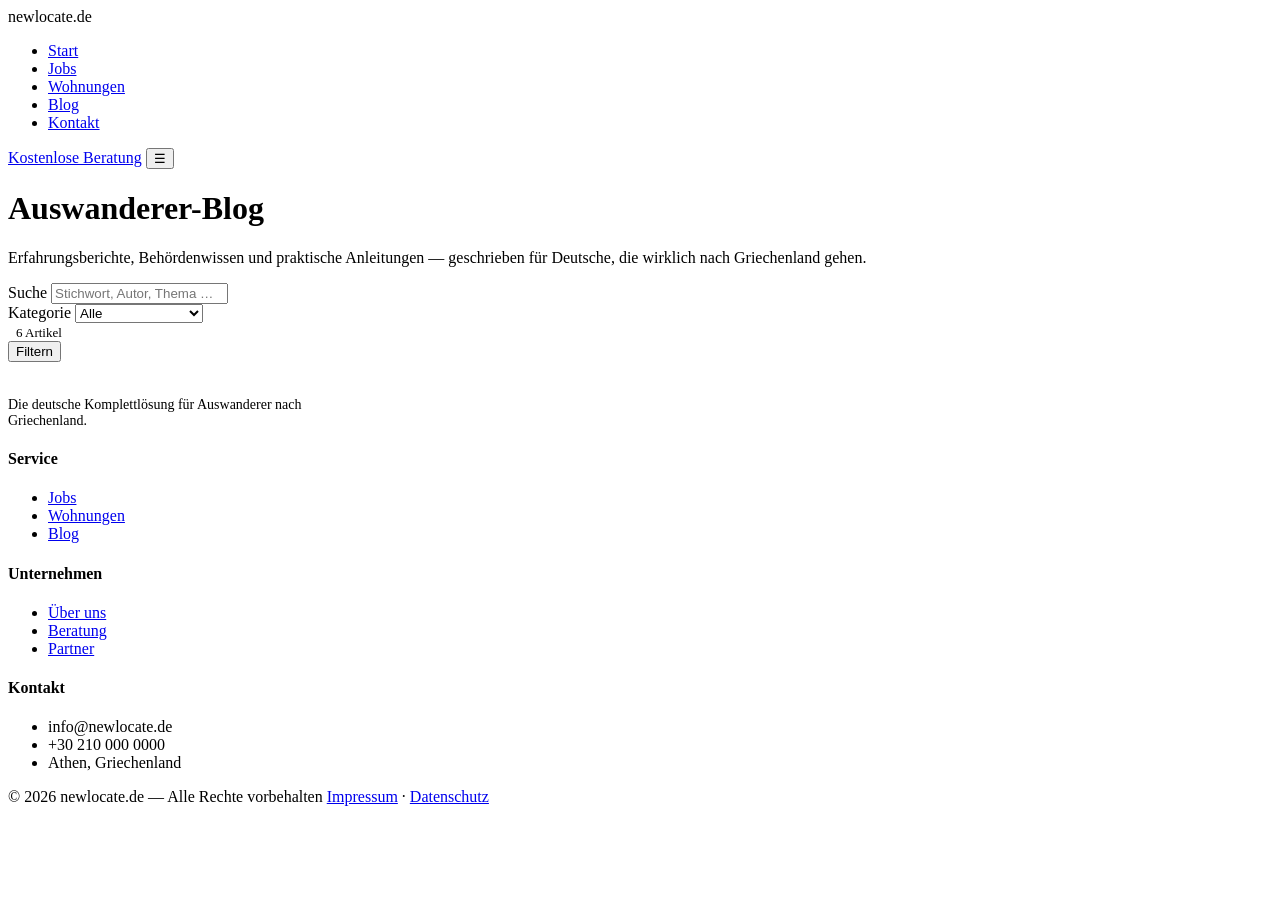
==== blog.html @ ba7965db "Add files via upload" ====
<!DOCTYPE html>
<html lang="de">
<head>
  <meta charset="UTF-8" />
  <meta name="viewport" content="width=device-width, initial-scale=1.0" />
  <title>Blog — newlocate.de</title>
  <meta name="description" content="Erfahrungsberichte, Anleitungen und Behördenwissen rund um das Auswandern nach Griechenland." />
  <link rel="preconnect" href="https://fonts.googleapis.com">
  <link rel="preconnect" href="https://fonts.gstatic.com" crossorigin>
  <link href="https://fonts.googleapis.com/css2?family=Inter:wght@400;500;600;700&display=swap" rel="stylesheet">
  <link rel="stylesheet" href="styles.css" />
</head>
<body>

<div class="outer-frame">
  <div class="frame-inner">

    <nav class="nav">
      <div class="brand">newlocate.de</div>
      <ul class="nav-links">
        <li><a href="index.html">Start</a></li>
        <li><a href="jobs.html">Jobs</a></li>
        <li><a href="wohnungen.html">Wohnungen</a></li>
        <li><a href="blog.html" class="active">Blog</a></li>
        <li><a href="index.html#kontakt">Kontakt</a></li>
      </ul>
      <a href="index.html#beratung" class="nav-cta">Kostenlose Beratung</a>
      <button class="menu-toggle" aria-label="Menü öffnen">☰</button>
    </nav>

    <header class="page-header">
      <h1>Auswanderer-Blog</h1>
      <p>Erfahrungsberichte, Behördenwissen und praktische Anleitungen — geschrieben für Deutsche, die wirklich nach Griechenland gehen.</p>
    </header>

    <section class="section">

      <div class="filter-bar">
        <div class="field">
          <label for="blogSearch">Suche</label>
          <input id="blogSearch" type="text" placeholder="Stichwort, Autor, Thema …" />
        </div>
        <div class="field">
          <label for="blogCategory">Kategorie</label>
          <select id="blogCategory">
            <option value="">Alle</option>
            <option>Leitfaden</option>
            <option>Behörden</option>
            <option>Gesundheit</option>
            <option>Erfahrungsbericht</option>
            <option>Familie</option>
            <option>Praktisch</option>
          </select>
        </div>
        <div class="field">
          <label>&nbsp;</label>
          <span style="color:var(--muted); font-size:13px;">6 Artikel</span>
        </div>
        <button type="button" class="btn-primary" onclick="document.getElementById('blogSearch').focus()">Filtern</button>
      </div>

      <div id="blogGrid" class="card-grid"></div>
    </section>

    <footer class="footer">
      <div class="footer-grid">
        <div>
          <div class="brand" style="color:#fff; font-size:18px; margin-bottom:14px;">newlocate.de</div>
          <p style="font-size:14px; max-width:340px;">Die deutsche Komplettlösung für Auswanderer nach Griechenland.</p>
        </div>
        <div>
          <h4>Service</h4>
          <ul>
            <li><a href="jobs.html">Jobs</a></li>
            <li><a href="wohnungen.html">Wohnungen</a></li>
            <li><a href="blog.html">Blog</a></li>
          </ul>
        </div>
        <div>
          <h4>Unternehmen</h4>
          <ul>
            <li><a href="#">Über uns</a></li>
            <li><a href="#">Beratung</a></li>
            <li><a href="#">Partner</a></li>
          </ul>
        </div>
        <div>
          <h4>Kontakt</h4>
          <ul>
            <li>info@newlocate.de</li>
            <li>+30 210 000 0000</li>
            <li>Athen, Griechenland</li>
          </ul>
        </div>
      </div>
      <div class="footer-bottom">
        <span>© 2026 newlocate.de — Alle Rechte vorbehalten</span>
        <span><a href="#">Impressum</a> · <a href="#">Datenschutz</a></span>
      </div>
    </footer>

  </div>
</div>

<script src="app.js"></script>
</body>
</html>
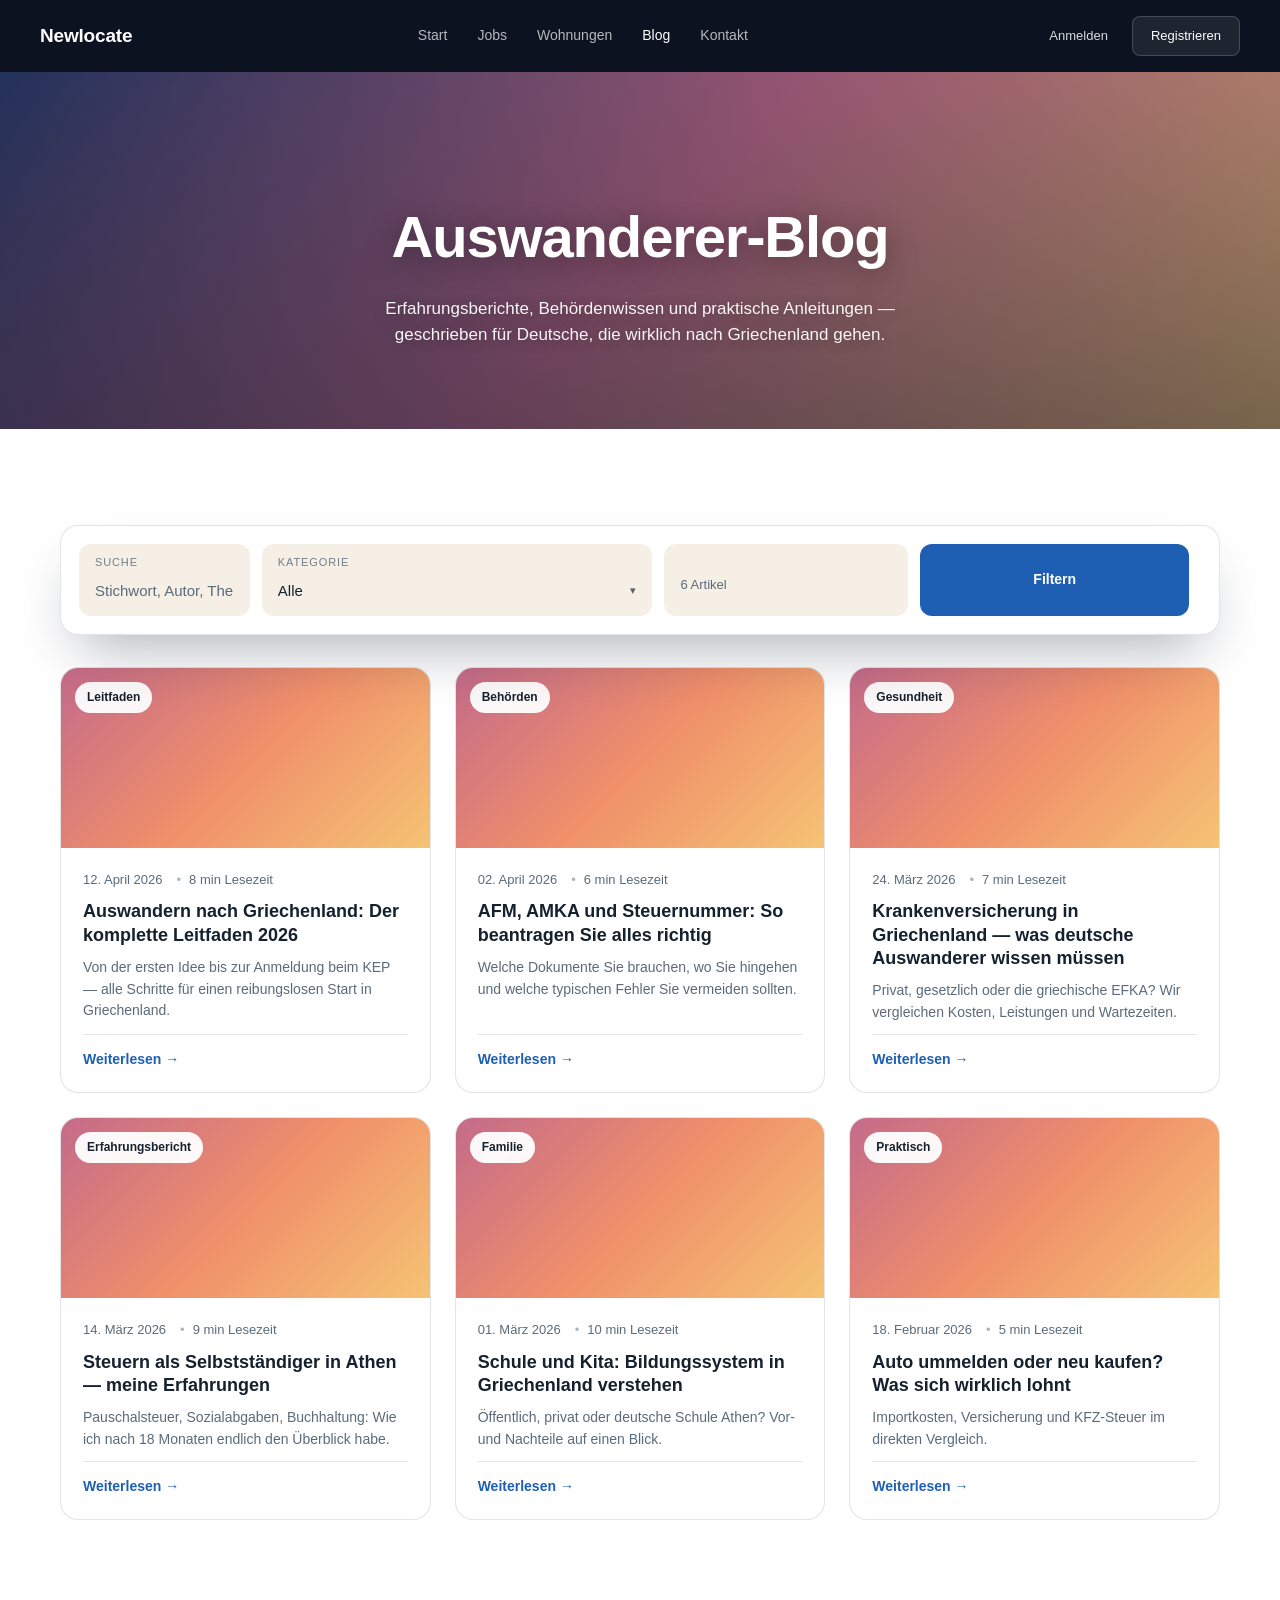
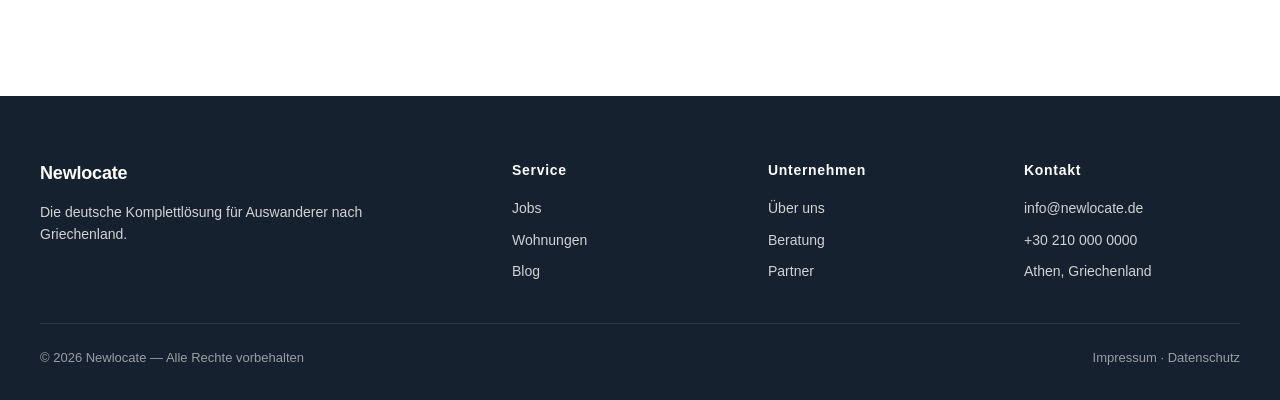
==== commit 206ad3e6: "Add files via upload" ====
--- a/blog.html
+++ b/blog.html
@@ -16,7 +16,7 @@
   <div class="frame-inner">
 
     <nav class="nav">
-      <div class="brand">newlocate.de</div>
+      <a href="index.html" class="brand">Newlocate</a>
       <ul class="nav-links">
         <li><a href="index.html">Start</a></li>
         <li><a href="jobs.html">Jobs</a></li>
@@ -24,7 +24,7 @@
         <li><a href="blog.html" class="active">Blog</a></li>
         <li><a href="index.html#kontakt">Kontakt</a></li>
       </ul>
-      <a href="index.html#beratung" class="nav-cta">Kostenlose Beratung</a>
+      <div class="nav-actions"></div>
       <button class="menu-toggle" aria-label="Menü öffnen">☰</button>
     </nav>
 
@@ -65,7 +65,7 @@
     <footer class="footer">
       <div class="footer-grid">
         <div>
-          <div class="brand" style="color:#fff; font-size:18px; margin-bottom:14px;">newlocate.de</div>
+          <div class="brand" style="color:#fff; font-size:18px; margin-bottom:14px;">Newlocate</div>
           <p style="font-size:14px; max-width:340px;">Die deutsche Komplettlösung für Auswanderer nach Griechenland.</p>
         </div>
         <div>
@@ -94,7 +94,7 @@
         </div>
       </div>
       <div class="footer-bottom">
-        <span>© 2026 newlocate.de — Alle Rechte vorbehalten</span>
+        <span>© 2026 Newlocate — Alle Rechte vorbehalten</span>
         <span><a href="#">Impressum</a> · <a href="#">Datenschutz</a></span>
       </div>
     </footer>
--- a/styles.css
+++ b/styles.css
@@ -0,0 +1,754 @@
+/* =========================================================
+   newlocate.de — Globale Stile
+   ========================================================= */
+
+* { box-sizing: border-box; margin: 0; padding: 0; }
+
+:root {
+  --aegean: #1f5fb3;
+  --aegean-deep: #0e3a73;
+  --sunset: #ff8a65;
+  --sand: #f5efe6;
+  --ink: #15212e;
+  --muted: #5b6b7a;
+  --line: rgba(21, 33, 46, 0.12);
+  --glass: rgba(255, 255, 255, 0.18);
+  --glass-strong: rgba(255, 255, 255, 0.32);
+  --shadow: 0 30px 60px -20px rgba(15, 23, 42, 0.35);
+  --radius: 18px;
+}
+
+html, body {
+  font-family: 'Inter', -apple-system, BlinkMacSystemFont, 'Segoe UI', sans-serif;
+  color: var(--ink);
+  background: #fbf8f3;
+  line-height: 1.55;
+  -webkit-font-smoothing: antialiased;
+}
+
+a { color: inherit; text-decoration: none; }
+img { max-width: 100%; display: block; }
+button { font: inherit; cursor: pointer; border: none; background: none; color: inherit; }
+input, select { font: inherit; color: inherit; }
+
+/* =========================================================
+   Außenrahmen
+   ========================================================= */
+
+.outer-frame {
+  min-height: 100vh;
+  padding: 0;
+  background: #ffffff;
+}
+
+.frame-inner {
+  background: #ffffff;
+  border-radius: 0;
+  overflow: visible;
+  box-shadow: none;
+}
+
+/* =========================================================
+   Navigation
+   ========================================================= */
+
+.nav {
+  display: flex;
+  align-items: center;
+  gap: 32px;
+  padding: 16px 40px;
+  background: #0d1220;
+  color: rgba(255, 255, 255, 0.85);
+  position: relative;
+  z-index: 50;
+}
+
+.nav.on-hero {
+  position: absolute;
+  top: 0;
+  left: 0;
+  right: 0;
+  border-radius: 0;
+  background: rgba(13, 18, 32, 0.55);
+  backdrop-filter: blur(18px) saturate(140%);
+  -webkit-backdrop-filter: blur(18px) saturate(140%);
+}
+
+.brand {
+  font-weight: 800;
+  font-size: 19px;
+  letter-spacing: -0.01em;
+  color: #ffffff;
+  text-decoration: none;
+  display: inline-flex;
+  align-items: baseline;
+  transition: opacity .15s;
+}
+.brand:hover { opacity: 0.85; }
+
+.nav-links {
+  display: flex;
+  gap: 30px;
+  list-style: none;
+  font-size: 14px;
+  margin: 0 auto;
+}
+
+.nav-links a {
+  color: rgba(255, 255, 255, 0.7);
+  font-weight: 500;
+  transition: color .15s;
+  display: inline-flex;
+  align-items: center;
+  gap: 4px;
+}
+.nav-links a:hover { color: #ffffff; }
+.nav-links a.active { color: #ffffff; }
+
+.nav-actions {
+  display: flex;
+  align-items: center;
+  gap: 8px;
+}
+
+.nav-login {
+  color: rgba(255, 255, 255, 0.85);
+  padding: 9px 16px;
+  font-size: 13px;
+  border-radius: 8px;
+  font-weight: 500;
+  transition: background .15s, color .15s;
+}
+.nav-login:hover { background: rgba(255, 255, 255, 0.08); color: #ffffff; }
+
+.nav-register {
+  background: rgba(255, 255, 255, 0.08);
+  color: #ffffff;
+  padding: 9px 18px;
+  border: 1px solid rgba(255, 255, 255, 0.18);
+  border-radius: 8px;
+  font-size: 13px;
+  font-weight: 500;
+  transition: all .15s;
+}
+.nav-register:hover { background: var(--aegean); border-color: var(--aegean); }
+
+.nav-user {
+  color: rgba(255, 255, 255, 0.9);
+  font-size: 13px;
+  padding: 0 6px;
+}
+
+.nav-logout {
+  color: rgba(255, 255, 255, 0.7);
+  padding: 8px 14px;
+  font-size: 13px;
+  border-radius: 8px;
+  border: 1px solid rgba(255, 255, 255, 0.15);
+  transition: all .15s;
+}
+.nav-logout:hover { background: rgba(255, 255, 255, 0.08); color: #ffffff; }
+
+.menu-toggle { display: none; color: #fff; font-size: 20px; }
+
+/* =========================================================
+   Hero — mit Santorini-Foto (austauschbar)
+   ========================================================= */
+
+.hero {
+  position: relative;
+  min-height: 720px;
+  display: flex;
+  align-items: center;
+  justify-content: center;
+  text-align: center;
+  color: #fff;
+  padding: 140px 32px 80px;
+  overflow: visible; /* damit Dropdowns aus der Such-Card herausragen dürfen */
+  /* Foto: bei Bedarf einfach die URL durch ein eigenes Bild ersetzen */
+  background:
+    linear-gradient(180deg, rgba(15, 23, 42, 0.25) 0%, rgba(15, 23, 42, 0.10) 35%, rgba(15, 23, 42, 0.55) 100%),
+    url('https://images.unsplash.com/photo-1613395877344-13d4a8e0d49e?auto=format&fit=crop&w=2400&q=80') center/cover no-repeat,
+    linear-gradient(135deg, #2a3a6b 0%, #c46b8a 35%, #f08f6a 65%, #f5c374 100%);
+}
+
+.hero::before {
+  content: '';
+  position: absolute;
+  inset: 0;
+  background:
+    radial-gradient(circle at 78% 55%, rgba(255, 220, 130, 0.35) 0%, transparent 35%),
+    radial-gradient(circle at 15% 85%, rgba(20, 40, 90, 0.35) 0%, transparent 50%);
+  pointer-events: none;
+}
+
+.hero-content {
+  position: relative;
+  z-index: 2;
+  max-width: 900px;
+  width: 100%;
+}
+
+.hero h1 {
+  font-size: clamp(40px, 6vw, 78px);
+  font-weight: 700;
+  line-height: 1.05;
+  letter-spacing: -0.02em;
+  text-shadow: 0 4px 30px rgba(0, 0, 0, 0.4);
+  margin-bottom: 22px;
+}
+
+.hero p.lead {
+  font-size: clamp(15px, 1.4vw, 18px);
+  max-width: 540px;
+  margin: 0 auto 56px;
+  opacity: 0.95;
+  text-shadow: 0 2px 15px rgba(0, 0, 0, 0.4);
+}
+
+/* Such-Card */
+.search-card {
+  position: relative;
+  z-index: 5;
+  margin: 0 auto;
+  max-width: 1120px;
+  padding: 18px;
+  background: var(--glass);
+  backdrop-filter: blur(24px) saturate(140%);
+  -webkit-backdrop-filter: blur(24px) saturate(140%);
+  border: 1px solid var(--glass-strong);
+  border-radius: 20px;
+  display: grid;
+  grid-template-columns: minmax(0, 0.7fr) minmax(0, 1fr) minmax(0, 1.1fr) minmax(0, 1.4fr) auto;
+  gap: 12px;
+  align-items: end;
+  box-shadow: 0 20px 50px rgba(0, 0, 0, 0.25);
+}
+
+.field {
+  position: relative;
+  display: flex;
+  flex-direction: column;
+  gap: 4px;
+  text-align: left;
+  padding: 8px 14px;
+  border-radius: 12px;
+}
+
+.field label {
+  font-size: 11px;
+  letter-spacing: 0.08em;
+  text-transform: uppercase;
+  opacity: 0.85;
+}
+
+.field input {
+  background: transparent;
+  border: none;
+  outline: none;
+  color: #fff;
+  font-size: 15px;
+  font-weight: 500;
+  padding: 4px 0;
+  width: 100%;
+}
+
+.field input::placeholder { color: rgba(255,255,255,0.7); }
+
+.btn-primary {
+  background: var(--aegean);
+  color: #fff;
+  padding: 16px 26px;
+  border-radius: 12px;
+  font-weight: 600;
+  font-size: 14px;
+  white-space: nowrap;
+  transition: transform .15s, background .2s;
+}
+.btn-primary:hover { background: var(--aegean-deep); transform: translateY(-1px); }
+
+/* =========================================================
+   Custom Select (ersetzt natives <select>)
+   ========================================================= */
+
+.select-host { position: relative; width: 100%; }
+.select-host > select { display: none; }
+
+.select-toggle {
+  width: 100%;
+  background: transparent;
+  color: inherit;
+  text-align: left;
+  font-size: 15px;
+  font-weight: 500;
+  padding: 4px 0;
+  display: flex;
+  align-items: center;
+  gap: 10px;
+  cursor: pointer;
+  min-height: 26px;
+}
+.select-toggle .t-icon {
+  display: inline-flex;
+  align-items: center;
+  justify-content: center;
+  font-size: 16px;
+  line-height: 1;
+}
+.select-toggle .t-icon:empty { display: none; }
+.select-toggle .t-label { flex: 1; min-width: 0; white-space: nowrap; overflow: hidden; text-overflow: ellipsis; }
+.select-toggle .chev {
+  margin-left: 6px;
+  font-size: 11px;
+  opacity: 0.7;
+  transition: transform .2s;
+}
+.select-host.open .select-toggle .chev { transform: rotate(180deg); }
+
+/* Popup-Menü — Stil wie das Kontextmenü auf dem Screenshot */
+.select-menu {
+  position: absolute;
+  top: calc(100% + 10px);
+  left: 0;
+  min-width: 100%;
+  width: max-content;
+  max-width: 320px;
+  background: #ffffff;
+  color: var(--ink);
+  border-radius: 14px;
+  box-shadow:
+    0 24px 50px -12px rgba(15, 23, 42, 0.35),
+    0 0 0 1px rgba(15, 23, 42, 0.06);
+  padding: 8px;
+  z-index: 100;
+  list-style: none;
+  display: none;
+  max-height: 360px;
+  overflow-y: auto;
+}
+.select-host.open .select-menu { display: block; animation: menuPop .15s ease-out; }
+
+@keyframes menuPop {
+  from { opacity: 0; transform: translateY(-4px); }
+  to   { opacity: 1; transform: translateY(0); }
+}
+
+.select-menu li {
+  display: flex;
+  align-items: center;
+  gap: 12px;
+  padding: 10px 14px;
+  border-radius: 10px;
+  font-size: 14px;
+  font-weight: 500;
+  color: var(--ink);
+  cursor: pointer;
+  transition: background .12s;
+  white-space: nowrap;
+}
+.select-menu li:hover {
+  background: #f3f1ec;
+}
+.select-menu li[aria-selected="true"] {
+  background: rgba(31, 95, 179, 0.08);
+  color: var(--aegean-deep);
+}
+.select-menu .item-icon {
+  width: 22px;
+  display: inline-flex;
+  align-items: center;
+  justify-content: center;
+  font-size: 16px;
+  line-height: 1;
+  color: var(--muted);
+  flex-shrink: 0;
+}
+.select-menu .item-icon:empty { width: 0; gap: 0; }
+.select-menu li:has(.item-icon:empty) { gap: 0; }
+.select-menu .item-label { flex: 1; }
+
+/* In den Filter-Leisten dunkler Text */
+.filter-bar .select-toggle { color: var(--ink); }
+
+/* =========================================================
+   Sektionen
+   ========================================================= */
+
+.section {
+  padding: 96px 40px;
+  max-width: 1240px;
+  margin: 0 auto;
+}
+
+.section-head {
+  text-align: center;
+  margin-bottom: 56px;
+}
+.eyebrow {
+  font-size: 12px;
+  letter-spacing: 0.18em;
+  text-transform: uppercase;
+  color: var(--aegean);
+  font-weight: 600;
+  margin-bottom: 14px;
+}
+.section h2 {
+  font-size: clamp(28px, 3.5vw, 44px);
+  font-weight: 700;
+  letter-spacing: -0.02em;
+  line-height: 1.15;
+  max-width: 720px;
+  margin: 0 auto 18px;
+}
+.section .sub {
+  color: var(--muted);
+  max-width: 620px;
+  margin: 0 auto;
+  font-size: 16px;
+}
+
+.features {
+  display: grid;
+  grid-template-columns: repeat(3, 1fr);
+  gap: 28px;
+  margin-top: 8px;
+}
+.feature {
+  background: #fff;
+  border: 1px solid var(--line);
+  border-radius: var(--radius);
+  padding: 32px;
+  transition: transform .25s, box-shadow .25s;
+}
+.feature:hover { transform: translateY(-4px); box-shadow: var(--shadow); }
+.feature .ico {
+  width: 48px; height: 48px;
+  border-radius: 12px;
+  background: linear-gradient(135deg, var(--aegean), var(--aegean-deep));
+  color: #fff;
+  display: flex; align-items: center; justify-content: center;
+  font-size: 22px; font-weight: 700;
+  margin-bottom: 18px;
+}
+.feature h3 { font-size: 19px; margin-bottom: 8px; }
+.feature p { color: var(--muted); font-size: 15px; }
+
+.card-grid {
+  display: grid;
+  grid-template-columns: repeat(auto-fill, minmax(300px, 1fr));
+  gap: 24px;
+  margin-top: 32px;
+}
+
+.card {
+  background: #fff;
+  border: 1px solid var(--line);
+  border-radius: var(--radius);
+  overflow: hidden;
+  transition: transform .25s, box-shadow .25s;
+  display: flex;
+  flex-direction: column;
+}
+.card:hover { transform: translateY(-4px); box-shadow: var(--shadow); }
+.card-media {
+  height: 180px;
+  background: linear-gradient(135deg, #c46b8a, #f08f6a, #f5c374);
+  position: relative;
+}
+.card-media .badge {
+  position: absolute;
+  top: 14px; left: 14px;
+  background: rgba(255,255,255,0.95);
+  padding: 6px 12px;
+  border-radius: 999px;
+  font-size: 12px;
+  font-weight: 600;
+}
+.card-body { padding: 22px; flex: 1; display: flex; flex-direction: column; gap: 10px; }
+.card-body h3 { font-size: 18px; line-height: 1.3; }
+.card-meta {
+  display: flex; flex-wrap: wrap; gap: 14px;
+  font-size: 13px; color: var(--muted);
+}
+.card-meta span::before { content: '•'; margin-right: 8px; opacity: 0.5; }
+.card-meta span:first-child::before { content: ''; margin: 0; }
+.card-foot {
+  margin-top: auto;
+  padding-top: 14px;
+  display: flex;
+  justify-content: space-between;
+  align-items: center;
+  border-top: 1px solid var(--line);
+  font-size: 14px;
+}
+.price { font-weight: 700; color: var(--aegean-deep); font-size: 17px; }
+.tag {
+  display: inline-block;
+  background: var(--sand);
+  color: var(--ink);
+  font-size: 12px;
+  padding: 4px 10px;
+  border-radius: 999px;
+  margin-right: 6px;
+}
+
+/* Page-Header (Nicht-Hero-Seiten) */
+.page-header {
+  background:
+    linear-gradient(180deg, rgba(15,23,42,0.25), rgba(15,23,42,0.55)),
+    url('https://images.unsplash.com/photo-1613395877344-13d4a8e0d49e?auto=format&fit=crop&w=2400&q=80') center/cover no-repeat,
+    linear-gradient(135deg, #2a3a6b 0%, #c46b8a 50%, #f5c374 100%);
+  color: #fff;
+  padding: 120px 40px 80px;
+  text-align: center;
+}
+.page-header h1 {
+  font-size: clamp(34px, 5vw, 58px);
+  font-weight: 700;
+  letter-spacing: -0.02em;
+  margin-bottom: 14px;
+  text-shadow: 0 4px 30px rgba(0,0,0,0.4);
+}
+.page-header p {
+  max-width: 600px;
+  margin: 0 auto;
+  opacity: 0.95;
+  font-size: 17px;
+  text-shadow: 0 2px 15px rgba(0,0,0,0.3);
+}
+
+/* Filter-Leiste */
+.filter-bar {
+  background: #fff;
+  border: 1px solid var(--line);
+  border-radius: var(--radius);
+  padding: 18px;
+  display: grid;
+  grid-template-columns: minmax(0, 0.7fr) minmax(0, 1.6fr) minmax(0, 1fr) minmax(0, 1.1fr) auto;
+  gap: 12px;
+  margin-bottom: 32px;
+  box-shadow: var(--shadow);
+  position: relative;
+  z-index: 5;
+}
+
+.filter-bar .field {
+  background: var(--sand);
+  padding: 10px 16px;
+}
+.filter-bar .field label { color: var(--muted); }
+.filter-bar .field input { color: var(--ink); }
+.filter-bar .field input::placeholder { color: var(--muted); }
+
+.no-results {
+  text-align: center;
+  padding: 60px 20px;
+  color: var(--muted);
+}
+
+/* =========================================================
+   Footer
+   ========================================================= */
+
+.footer {
+  background: var(--ink);
+  color: rgba(255,255,255,0.8);
+  padding: 64px 40px 32px;
+  margin-top: 80px;
+}
+.footer-grid {
+  max-width: 1240px;
+  margin: 0 auto;
+  display: grid;
+  grid-template-columns: 2fr 1fr 1fr 1fr;
+  gap: 40px;
+  padding-bottom: 40px;
+  border-bottom: 1px solid rgba(255,255,255,0.1);
+}
+.footer h4 { color: #fff; font-size: 14px; margin-bottom: 16px; letter-spacing: 0.05em; }
+.footer ul { list-style: none; display: flex; flex-direction: column; gap: 10px; font-size: 14px; }
+.footer ul a:hover { color: #fff; }
+.footer-bottom {
+  max-width: 1240px;
+  margin: 24px auto 0;
+  display: flex;
+  justify-content: space-between;
+  font-size: 13px;
+  opacity: 0.7;
+}
+
+.blog-card .card-body p {
+  color: var(--muted);
+  font-size: 14px;
+}
+.blog-card .read-more {
+  color: var(--aegean);
+  font-weight: 600;
+  font-size: 14px;
+}
+
+/* =========================================================
+   Responsive
+   ========================================================= */
+
+@media (max-width: 1100px) {
+  .search-card { grid-template-columns: repeat(2, 1fr); }
+  .search-card .btn-primary { grid-column: 1 / -1; }
+  .filter-bar { grid-template-columns: 1fr 1fr; }
+  .filter-bar .btn-primary { grid-column: 1 / -1; }
+}
+
+@media (max-width: 700px) {
+  .outer-frame { padding: 0; }
+  .nav { padding: 14px 18px; gap: 12px; }
+  .nav.on-hero { left: 0; right: 0; top: 0; }
+  .nav-links { display: none; }
+  .menu-toggle { display: block; }
+  .nav-login { display: none; }
+  .nav-register { padding: 7px 12px; font-size: 12px; }
+  .nav-user { display: none; }
+
+  .search-card { grid-template-columns: 1fr; }
+  .features { grid-template-columns: 1fr; }
+  .filter-bar { grid-template-columns: 1fr; }
+  .footer-grid { grid-template-columns: 1fr 1fr; }
+  .footer-bottom { flex-direction: column; gap: 8px; text-align: center; }
+  .section { padding: 64px 22px; }
+  .page-header { padding: 100px 22px 60px; }
+
+  .auth-modal { padding: 28px 22px 24px; }
+}
+
+/* =========================================================
+   Auth-Modal (Login + Registrierung)
+   ========================================================= */
+
+.auth-overlay {
+  position: fixed;
+  inset: 0;
+  background: rgba(5, 10, 22, 0.65);
+  backdrop-filter: blur(6px);
+  -webkit-backdrop-filter: blur(6px);
+  z-index: 1000;
+  display: none;
+  align-items: center;
+  justify-content: center;
+  padding: 20px;
+}
+.auth-overlay.open { display: flex; animation: authFadeIn .2s ease-out; }
+
+@keyframes authFadeIn {
+  from { opacity: 0; }
+  to { opacity: 1; }
+}
+
+.auth-modal {
+  background: #ffffff;
+  border-radius: 20px;
+  width: min(440px, 100%);
+  padding: 36px 36px 32px;
+  box-shadow: 0 30px 80px rgba(0, 0, 0, 0.4);
+  position: relative;
+  animation: authModalIn .25s ease-out;
+}
+
+@keyframes authModalIn {
+  from { opacity: 0; transform: translateY(12px); }
+  to   { opacity: 1; transform: translateY(0); }
+}
+
+.auth-modal h2 {
+  font-size: 24px;
+  font-weight: 700;
+  margin-bottom: 6px;
+  letter-spacing: -0.01em;
+}
+.auth-sub {
+  color: var(--muted);
+  margin-bottom: 24px;
+  font-size: 14px;
+}
+
+.auth-close {
+  position: absolute;
+  top: 14px;
+  right: 14px;
+  width: 32px;
+  height: 32px;
+  border-radius: 8px;
+  font-size: 16px;
+  color: var(--muted);
+  display: flex;
+  align-items: center;
+  justify-content: center;
+  transition: background .15s;
+}
+.auth-close:hover { background: var(--sand); color: var(--ink); }
+
+.auth-form {
+  display: flex;
+  flex-direction: column;
+  gap: 14px;
+}
+.auth-field { display: flex; flex-direction: column; gap: 6px; }
+.auth-form label {
+  font-size: 11px;
+  letter-spacing: 0.06em;
+  text-transform: uppercase;
+  color: var(--muted);
+  font-weight: 600;
+}
+.auth-form input {
+  border: 1px solid var(--line);
+  border-radius: 10px;
+  padding: 12px 14px;
+  font-size: 14px;
+  background: #fbf8f3;
+  outline: none;
+  transition: border-color .15s, background .15s;
+  width: 100%;
+  color: var(--ink);
+}
+.auth-form input:focus {
+  border-color: var(--aegean);
+  background: #ffffff;
+}
+
+.auth-submit {
+  background: var(--aegean);
+  color: #ffffff;
+  padding: 13px;
+  border-radius: 10px;
+  font-weight: 600;
+  font-size: 14px;
+  margin-top: 6px;
+  transition: background .15s, transform .1s;
+}
+.auth-submit:hover { background: var(--aegean-deep); }
+.auth-submit:active { transform: translateY(1px); }
+
+.auth-error {
+  color: #b03a2e;
+  font-size: 13px;
+  background: #fdecea;
+  padding: 10px 12px;
+  border-radius: 8px;
+  display: none;
+}
+.auth-error.show { display: block; }
+
+.auth-switch {
+  text-align: center;
+  margin-top: 18px;
+  font-size: 14px;
+  color: var(--muted);
+}
+.auth-switch a {
+  color: var(--aegean);
+  font-weight: 600;
+  cursor: pointer;
+}
+.auth-switch a:hover { text-decoration: underline; }
+
+.auth-view { display: none; }
+.auth-view.active { display: block; }
